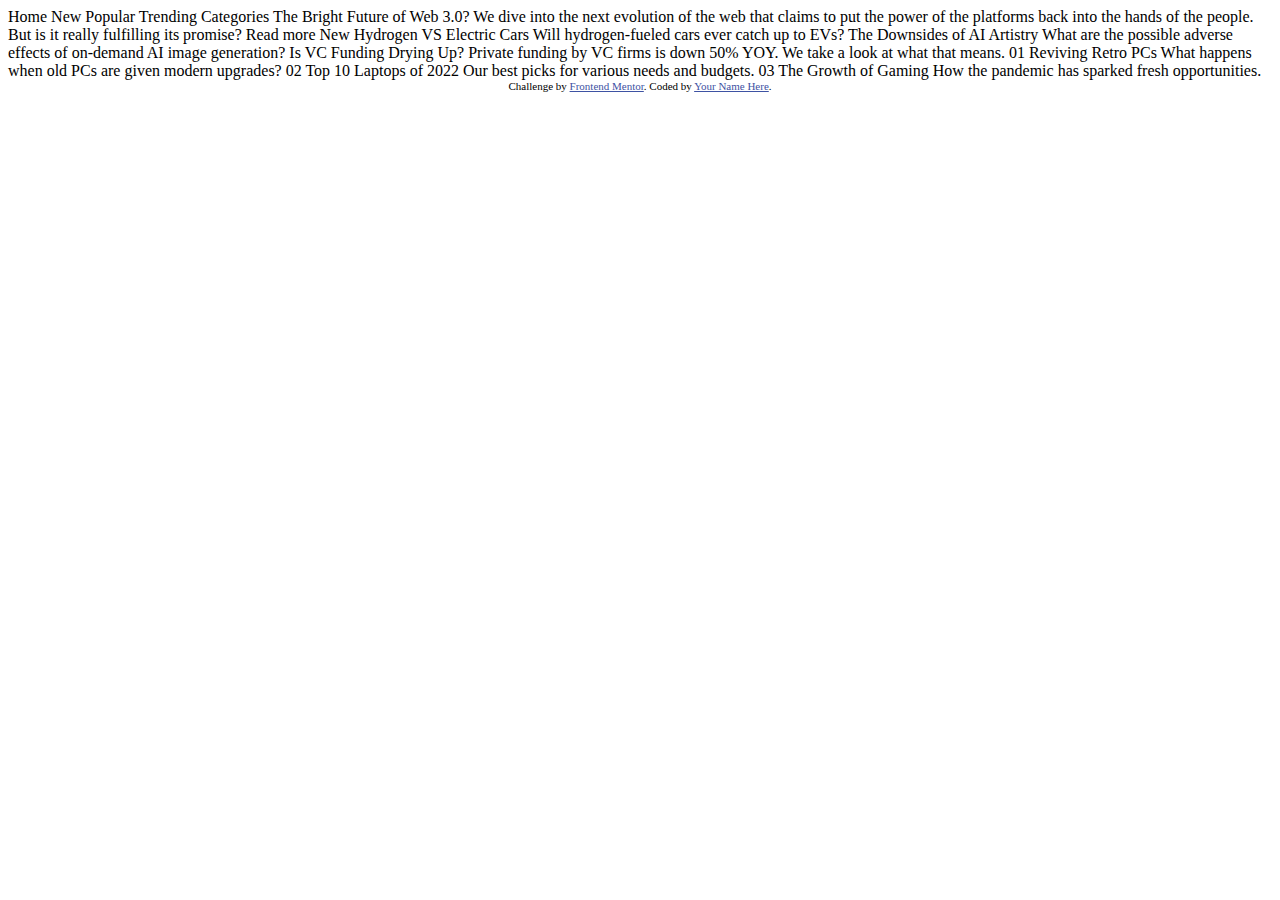
==== index.html @ 04e8cdd4 "Initial commit" ====
<!DOCTYPE html>
<html lang="en">
<head>
  <meta charset="UTF-8">
  <meta name="viewport" content="width=device-width, initial-scale=1.0"> <!-- displays site properly based on user's device -->

  <link rel="icon" type="image/png" sizes="32x32" href="./assets/images/favicon-32x32.png">
  
  <title>Frontend Mentor | News homepage</title>

  <!-- Feel free to remove these styles or customise in your own stylesheet 👍 -->
  <style>
    .attribution { font-size: 11px; text-align: center; }
    .attribution a { color: hsl(228, 45%, 44%); }
  </style>
</head>
<body>

  Home
  New
  Popular
  Trending
  Categories

  The Bright Future of Web 3.0?

  We dive into the next evolution of the web that claims to put the power of the platforms back into the hands of the people. 
  But is it really fulfilling its promise?

  Read more

  New 

  Hydrogen VS Electric Cars
  Will hydrogen-fueled cars ever catch up to EVs?

  The Downsides of AI Artistry
  What are the possible adverse effects of on-demand AI image generation?

  Is VC Funding Drying Up?
  Private funding by VC firms is down 50% YOY. We take a look at what that means.

  01
  Reviving Retro PCs
  What happens when old PCs are given modern upgrades?

  02
  Top 10 Laptops of 2022
  Our best picks for various needs and budgets.

  03
  The Growth of Gaming
  How the pandemic has sparked fresh opportunities.
  
  <div class="attribution">
    Challenge by <a href="https://www.frontendmentor.io?ref=challenge" target="_blank">Frontend Mentor</a>. 
    Coded by <a href="#">Your Name Here</a>.
  </div>
</body>
</html>
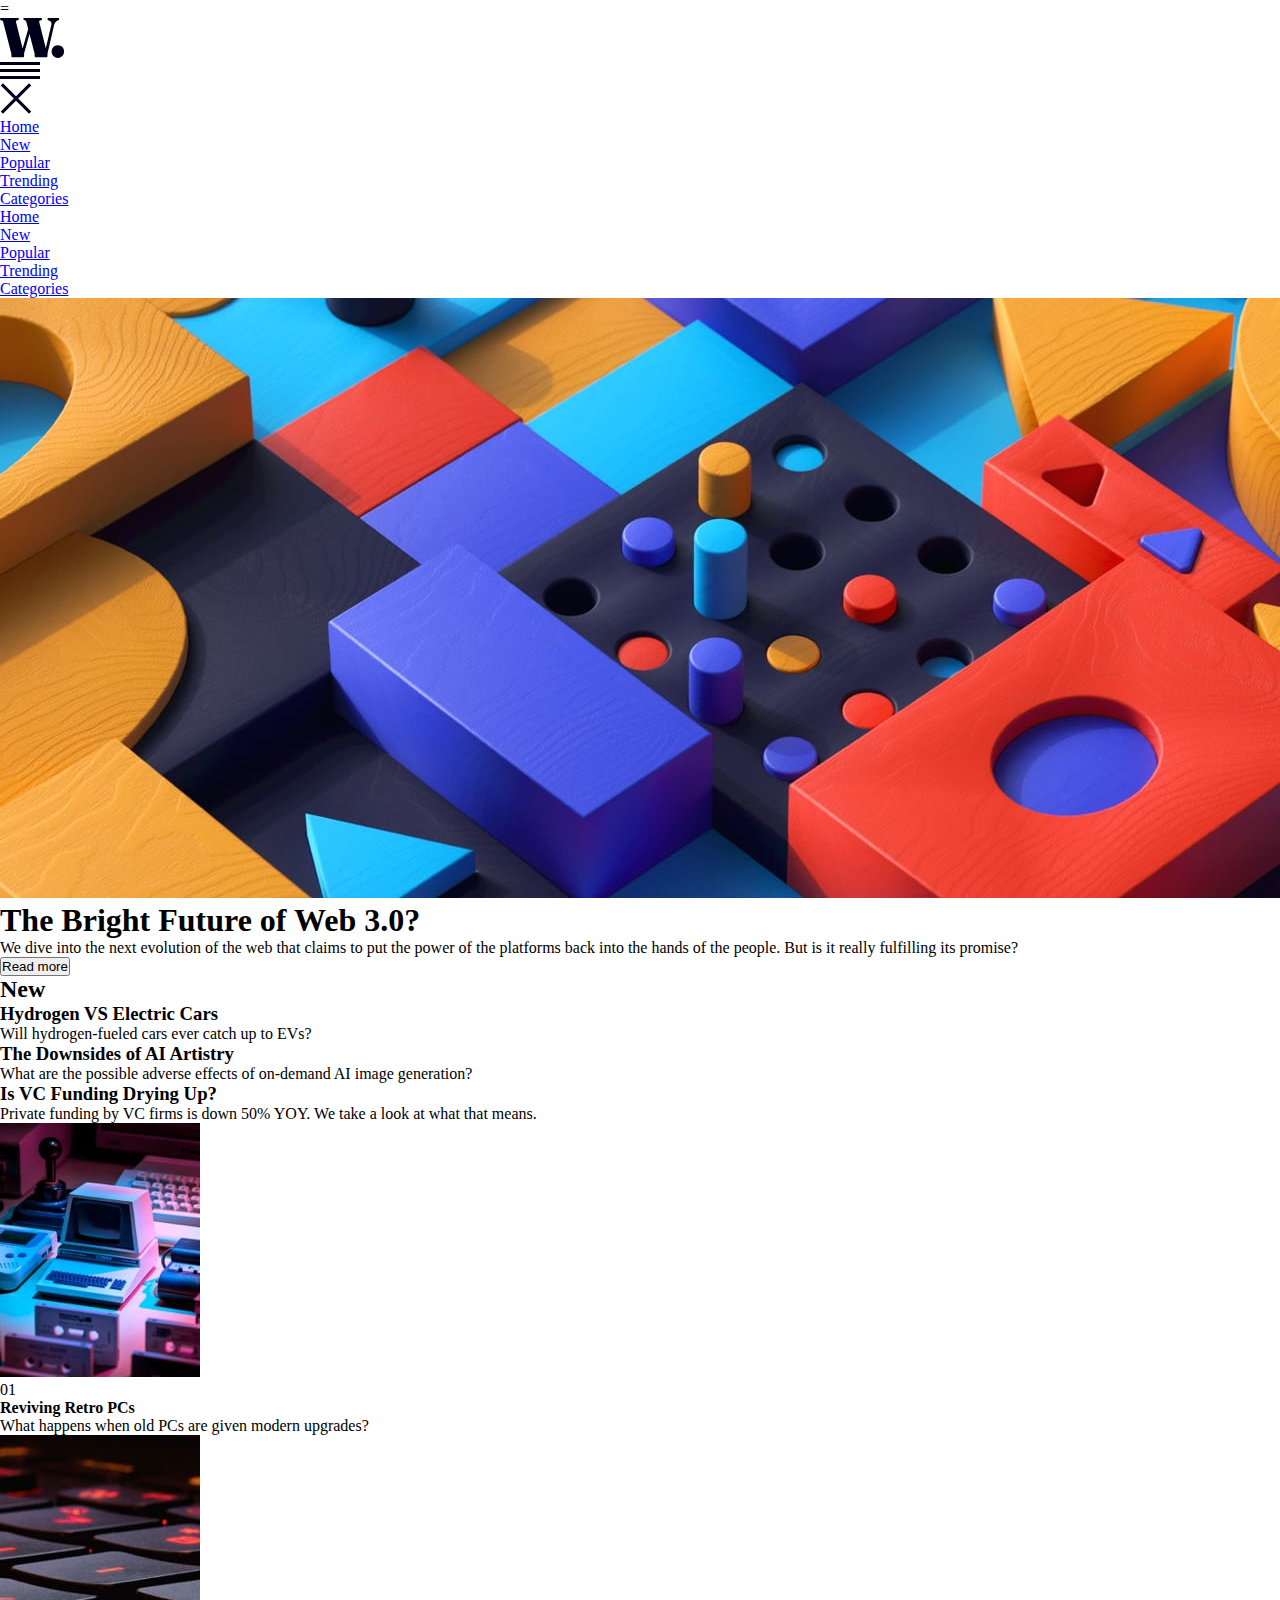
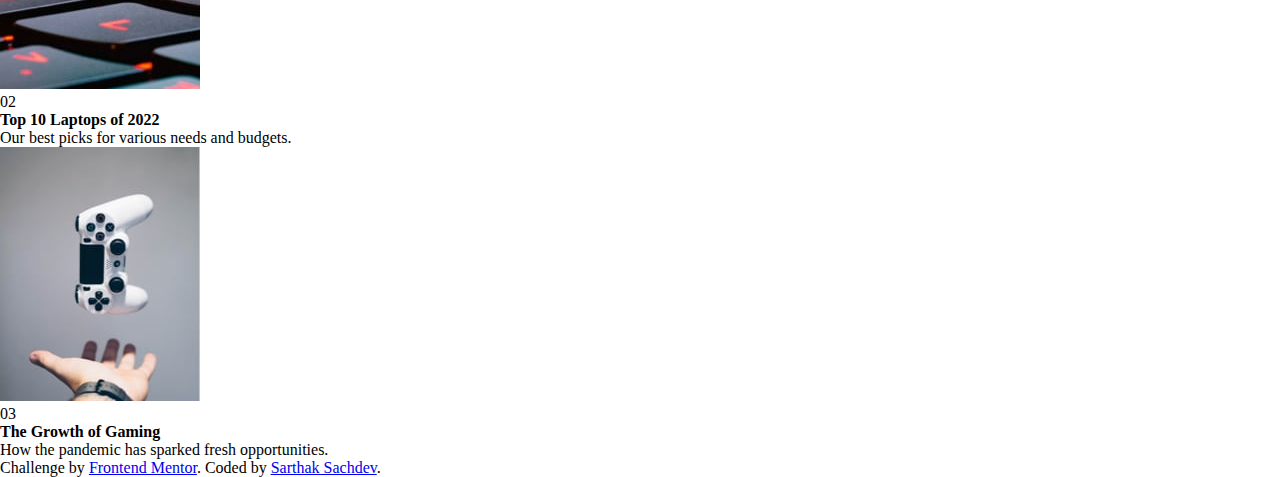
==== commit 403d2d7d: "Update index.html" ====
--- a/index.html
+++ b/index.html
@@ -1,60 +1,160 @@
 <!DOCTYPE html>
 <html lang="en">
-<head>
-  <meta charset="UTF-8">
-  <meta name="viewport" content="width=device-width, initial-scale=1.0"> <!-- displays site properly based on user's device -->
+  <head>
+    <meta charset="UTF-8" />
+    <meta name="viewport" content="width=device-width, initial-scale=1.0" />=
 
-  <link rel="icon" type="image/png" sizes="32x32" href="./assets/images/favicon-32x32.png">
-  
-  <title>Frontend Mentor | News homepage</title>
+    <link
+      rel="icon"
+      type="image/png"
+      sizes="32x32"
+      href="./assets/images/favicon-32x32.png"
+    />
+    <link rel="preconnect" href="https://fonts.googleapis.com" />
+    <link rel="preconnect" href="https://fonts.gstatic.com" crossorigin />
+    <link
+      href="https://fonts.googleapis.com/css2?family=Inter:wght@100..900&display=swap"
+      rel="stylesheet"
+    />
+    <link rel="stylesheet" href="style.css" />
+    <title>News homepage</title>
+  </head>
+  <body>
+    <div class="container">
+      <header class="header mb-medium">
+        <div class="logo">
+          <img src="assets/images/logo.svg" alt="main logo" />
+        </div>
+        <nav class="nav">
+          <div class="nav-icon__cont" id="nav-open">
+            <img
+              src="assets/images/icon-menu.svg"
+              alt=""
+              class="nav-icon--menu"
+            />
+          </div>
+          <div class="nav-mobile__cont" data-mobile-only>
+            <div class="nav-mobile">
+              <div class="nav-icon__cont" id="nav-close">
+                <img
+                  src="assets/images/icon-menu-close.svg"
+                  alt=""
+                  class="nav-icon--close"
+                />
+              </div>
+              <ul class="nav-mobile__list">
+                <li><a href="#">Home</a></li>
+                <li><a href="#">New</a></li>
+                <li><a href="#">Popular</a></li>
+                <li><a href="#">Trending</a></li>
+                <li><a href="#">Categories</a></li>
+              </ul>
+            </div>
+          </div>
+          <ul class="nav__list">
+            <li><a href="#">Home</a></li>
+            <li><a href="#">New</a></li>
+            <li><a href="#">Popular</a></li>
+            <li><a href="#">Trending</a></li>
+            <li><a href="#">Categories</a></li>
+          </ul>
+        </nav>
+      </header>
+      <main class="main">
+        <section class="hero">
+          <img
+            src="assets/images/image-web-3-desktop.jpg"
+            alt="hero image"
+            class="hero__image"
+          />
+          <h1 class="heading-1 hero__heading">The Bright Future of Web 3.0?</h1>
+          <div class="hero__details">
+            <p class="paragraph paragraph--dark mb-small">
+              We dive into the next evolution of the web that claims to put the
+              power of the platforms back into the hands of the people. But is
+              it really fulfilling its promise?
+            </p>
+            <button class="hero__btn">Read more</button>
+          </div>
+        </section>
+        <section class="headlines">
+          <h2 class="heading-2">New</h2>
+          <div class="headline__cont">
+            <h3 class="heading-3">Hydrogen VS Electric Cars</h3>
+            <p class="paragraph paragraph--light headline__text">
+              Will hydrogen-fueled cars ever catch up to EVs?
+            </p>
+          </div>
+          <div class="headline__cont">
+            <h3 class="heading-3">The Downsides of AI Artistry</h3>
+            <p class="paragraph paragraph--light headline__text">
+              What are the possible adverse effects of on-demand AI image
+              generation?
+            </p>
+          </div>
+          <div class="headline__cont">
+            <h3 class="heading-3">Is VC Funding Drying Up?</h3>
+            <p class="paragraph paragraph--light headline__text">
+              Private funding by VC firms is down 50% YOY. We take a look at
+              what that means.
+            </p>
+          </div>
+        </section>
+        <section class="articles">
+          <div class="article__cont">
+            <img
+              src="assets/images/image-retro-pcs.jpg"
+              alt=""
+              class="article__image"
+            />
+            <div class="article__details">
+              <span class="article__number">01</span>
+              <h4 class="heading-4 article__heading">Reviving Retro PCs</h4>
+              <p class="paragraph paragraph--dark">
+                What happens when old PCs are given modern upgrades?
+              </p>
+            </div>
+          </div>
+          <div class="article__cont">
+            <img
+              src="assets/images/image-top-laptops.jpg"
+              alt=""
+              class="article__image"
+            />
+            <div class="article__details">
+              <span class="article__number">02</span>
+              <h4 class="heading-4 article__heading">Top 10 Laptops of 2022</h4>
+              <p class="paragraph paragraph--dark">
+                Our best picks for various needs and budgets.
+              </p>
+            </div>
+          </div>
+          <div class="article__cont">
+            <img
+              src="assets/images/image-gaming-growth.jpg"
+              alt=""
+              class="article__image"
+            />
+            <div class="article__details">
+              <span class="article__number">03</span>
+              <h4 class="heading-4 article__heading">The Growth of Gaming</h4>
+              <p class="paragraph paragraph--dark">
+                How the pandemic has sparked fresh opportunities.
+              </p>
+            </div>
+          </div>
+        </section>
+      </main>
+    </div>
 
-  <!-- Feel free to remove these styles or customise in your own stylesheet 👍 -->
-  <style>
-    .attribution { font-size: 11px; text-align: center; }
-    .attribution a { color: hsl(228, 45%, 44%); }
-  </style>
-</head>
-<body>
+    <div class="attribution">
+      Challenge by
+      <a href="https://www.frontendmentor.io?ref=challenge" target="_blank" rel="noopener"
+        >Frontend Mentor</a
+      >. Coded by <a href="#">Sarthak Sachdev</a>.
+    </div>
 
-  Home
-  New
-  Popular
-  Trending
-  Categories
+    <script src="script.js" defer></script>
 
-  The Bright Future of Web 3.0?
-
-  We dive into the next evolution of the web that claims to put the power of the platforms back into the hands of the people. 
-  But is it really fulfilling its promise?
-
-  Read more
-
-  New 
-
-  Hydrogen VS Electric Cars
-  Will hydrogen-fueled cars ever catch up to EVs?
-
-  The Downsides of AI Artistry
-  What are the possible adverse effects of on-demand AI image generation?
-
-  Is VC Funding Drying Up?
-  Private funding by VC firms is down 50% YOY. We take a look at what that means.
-
-  01
-  Reviving Retro PCs
-  What happens when old PCs are given modern upgrades?
-
-  02
-  Top 10 Laptops of 2022
-  Our best picks for various needs and budgets.
-
-  03
-  The Growth of Gaming
-  How the pandemic has sparked fresh opportunities.
-  
-  <div class="attribution">
-    Challenge by <a href="https://www.frontendmentor.io?ref=challenge" target="_blank">Frontend Mentor</a>. 
-    Coded by <a href="#">Your Name Here</a>.
-  </div>
-</body>
-</html>
+  </body>
+</html>--- a/style.css
+++ b/style.css
@@ -0,0 +1,5 @@
+*{
+    margin: 0;
+    padding: 0;
+    box-sizing: border-box;
+}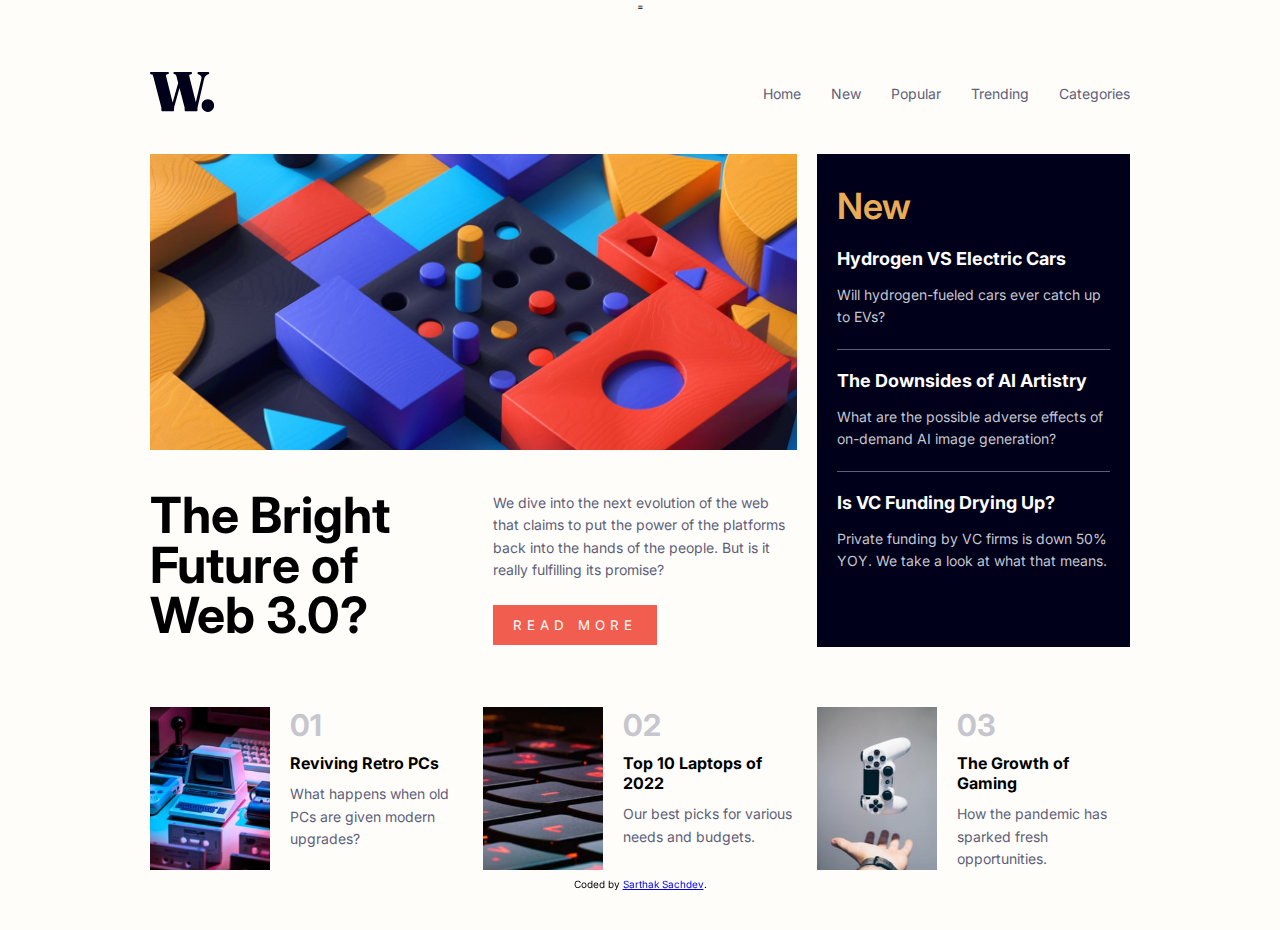
==== commit 74546c60: "Update index.html" ====
--- a/index.html
+++ b/index.html
@@ -148,13 +148,10 @@
     </div>
 
     <div class="attribution">
-      Challenge by
-      <a href="https://www.frontendmentor.io?ref=challenge" target="_blank" rel="noopener"
-        >Frontend Mentor</a
-      >. Coded by <a href="#">Sarthak Sachdev</a>.
+      Coded by <a href="https://github.com/SartHak-0-Sach">Sarthak Sachdev</a>.
     </div>
 
     <script src="script.js" defer></script>
 
   </body>
-</html>+</html>
--- a/style.css
+++ b/style.css
@@ -1,5 +1,356 @@
-*{
-    margin: 0;
-    padding: 0;
-    box-sizing: border-box;
+*,
+*::before,
+*::after {
+  margin: 0;
+  padding: 0;
+  box-sizing: border-box;
+}
+
+:root {
+  --color-soft-orange: hsl(35, 77%, 62%);
+  --color-soft-red: hsl(5, 85%, 63%);
+  --color-off-white: hsl(36, 100%, 99%);
+  --color-grayish-blue: hsl(233, 8%, 79%);
+  --color-dark-grayish-blue: hsl(236, 13%, 42%);
+  --color-very-dark-blue: hsl(240, 100%, 5%);
+  --bp-large: 62.5em;
+}
+
+/* typography */
+
+.heading-1 {
+  font-size: 5rem;
+}
+
+.heading-2 {
+  font-size: 3.6rem;
+  font-weight: 600;
+  color: var(--color-soft-orange);
+}
+
+.heading-3 {
+  font-size: 1.8rem;
+  color: #fff;
+  cursor: pointer;
+}
+
+.heading-3:hover {
+  color: var(--color-soft-orange);
+}
+
+.heading-4 {
+  font-size: 1.6rem;
+  cursor: pointer;
+}
+
+.heading-4:hover {
+  color: var(--color-soft-red);
+}
+
+.paragraph {
+  font-size: 1.4rem;
+  line-height: 1.6;
+}
+
+.paragraph--dark {
+  color: var(--color-dark-grayish-blue);
+}
+
+.paragraph--light {
+  color: var(--color-grayish-blue);
+}
+
+/* utility */
+
+.mb-small {
+  margin-bottom: 2rem;
+}
+
+.mb-medium {
+  margin-bottom: 4rem;
+}
+
+.mb-large {
+  margin-bottom: 6rem;
+}
+
+/* layout */
+
+.container {
+  max-width: 110rem;
+  padding: 6rem;
+}
+
+.header {
+  display: flex;
+  justify-content: space-between;
+  align-items: center;
+}
+
+.main {
+  width: 100%;
+  height: 100%;
+  display: grid;
+  grid-template-columns: repeat(3, 1fr);
+  grid-template-rows: 30vh 1fr 1fr;
+  gap: 2rem;
+}
+
+/* base */
+
+html {
+  font-family: 'Inter', sans-serif;
+  font-size: 62.5%;
+}
+
+body {
+  background-color: var(--color-off-white);
+  min-height: 100vh;
+  display: flex;
+  flex-direction: column;
+  justify-content: center;
+  align-items: center;
+}
+
+/* navigation */
+
+.nav {
+  position: relative;
+}
+
+.nav__list {
+  list-style: none;
+  display: flex;
+  align-items: center;
+  gap: 3rem;
+
+  & li {
+    & a {
+      font-size: 1.4rem;
+      text-decoration: none;
+      color: var(--color-dark-grayish-blue);
+    }
+
+    & a:hover,
+    & a:active {
+      color: var(--color-soft-red);
+    }
+  }
+}
+
+.nav-icon--menu {
+  display: none;
+  cursor: pointer;
+}
+
+/* mobile nav */
+
+.nav-mobile__cont {
+  display: none;
+  width: 100vw;
+  height: 100vh;
+  background-color: rgba(0, 0, 0, 0.5);
+  position: fixed;
+  top: 0;
+  left: 0;
+}
+
+.nav-mobile {
+  width: 70vw;
+  height: 100vh;
+  padding: 3rem;
+  background-color: #fff;
+  position: fixed;
+  top: 0;
+  right: 0;
+  z-index: 10;
+}
+
+.nav-icon--close {
+  position: absolute;
+  top: 2rem;
+  right: 2rem;
+  cursor: pointer;
+}
+
+.nav-mobile__list {
+  height: 100%;
+  list-style: none;
+  display: flex;
+  flex-direction: column;
+  justify-content: center;
+  gap: 5rem;
+
+  & li {
+    & a {
+      font-size: 2rem;
+      text-decoration: none;
+      color: var(--color-dark-grayish-blue);
+    }
+
+    & a:hover,
+    & a:active {
+      color: var(--color-soft-red);
+    }
+  }
+}
+
+/* hero section */
+
+.hero {
+  grid-column: 1 / span 2;
+  grid-row: 1 / span 2;
+  display: grid;
+  grid-template-columns: 1fr 1fr;
+  grid-template-rows: 60% 1fr;
+  gap: 4rem;
+}
+
+.hero__image {
+  width: 100%;
+  object-fit: cover;
+  grid-column: 1 / -1;
+  align-self: stretch;
+}
+
+.hero__heading {
+  /* padding-right: 6rem; */
+  line-height: 1;
+}
+
+.hero__details {
+  display: flex;
+  flex-direction: column;
+  align-items: flex-start;
+  justify-content: space-around;
+}
+
+.hero__btn {
+  border: none;
+  font-family: inherit;
+  text-transform: uppercase;
+  letter-spacing: 0.5rem;
+  padding: 1.2rem 2rem;
+  background-color: var(--color-soft-red);
+  color: #fff;
+  transition: all 0.2s;
+}
+
+.hero__btn:hover {
+  background-color: var(--color-very-dark-blue);
+}
+
+/* headlines */
+
+.headlines {
+  grid-row: 1 / span 2;
+  background-color: var(--color-very-dark-blue);
+  padding: 3rem 2rem;
+}
+
+.headline__cont {
+  padding-top: 2rem;
+}
+
+.headline__cont:not(:last-child) {
+  border-bottom: 1px solid var(--color-dark-grayish-blue);
+  padding: 2rem 0;
+}
+
+.headline__text {
+  margin-top: 1.5rem;
+}
+
+/* articles */
+
+.articles {
+  grid-column: 1 / -1;
+  display: grid;
+  grid-template-columns: repeat(auto-fit, minmax(25rem, 1fr));
+  gap: 2rem;
+  margin-top: 4rem;
+}
+
+.article__cont {
+  display: flex;
+  gap: 2rem;
+}
+
+.article__image {
+  width: 12rem;
+  /* height: 100%; */
+  object-fit: cover;
+}
+
+.article__number {
+  font-size: 3rem;
+  color: var(--color-grayish-blue);
+  font-weight: 700;
+  display: block;
+  margin-bottom: 1rem;
+}
+
+.article__heading {
+  margin-bottom: 1rem;
+}
+
+/* attribution */
+
+.attribution {
+  position: fixed;
+  bottom: 0;
+  margin-bottom: 1rem;
+}
+
+/* media query */
+
+@media only screen and (max-width: 62.5em) {
+  html {
+    font-size: 52%;
+  }
+}
+
+@media only screen and (max-width: 50em) {
+  .main {
+    grid-template-columns: repeat(2, 1fr);
+    grid-template-rows: 30vh 1fr min-content 1fr;
+  }
+
+  .headlines {
+    grid-row: 3 / 4;
+    grid-column: 1 / -1;
+  }
+
+  .nav__list {
+    display: none;
+  }
+
+  .nav-icon--menu {
+    display: inline-block;
+  }
+}
+
+@media only screen and (max-width: 37.5em) {
+  .main {
+    grid-template-columns: 90vw;
+    grid-template-rows: 30vh 1fr min-content 1fr;
+  }
+
+  .hero {
+    grid-column: 1 / -1;
+    grid-row: 1 / span 2;
+    margin-bottom: 4rem;
+    grid-template-columns: 1fr;
+    grid-template-rows: 60% 1fr;
+    gap: 2rem;
+  }
+
+  .articles {
+    /* grid-column: 1 / -1; */
+    display: grid;
+    grid-template-columns: 1fr;
+    grid-auto-rows: 1fr;
+    gap: 2rem;
+    margin-top: 4rem;
+  }
 }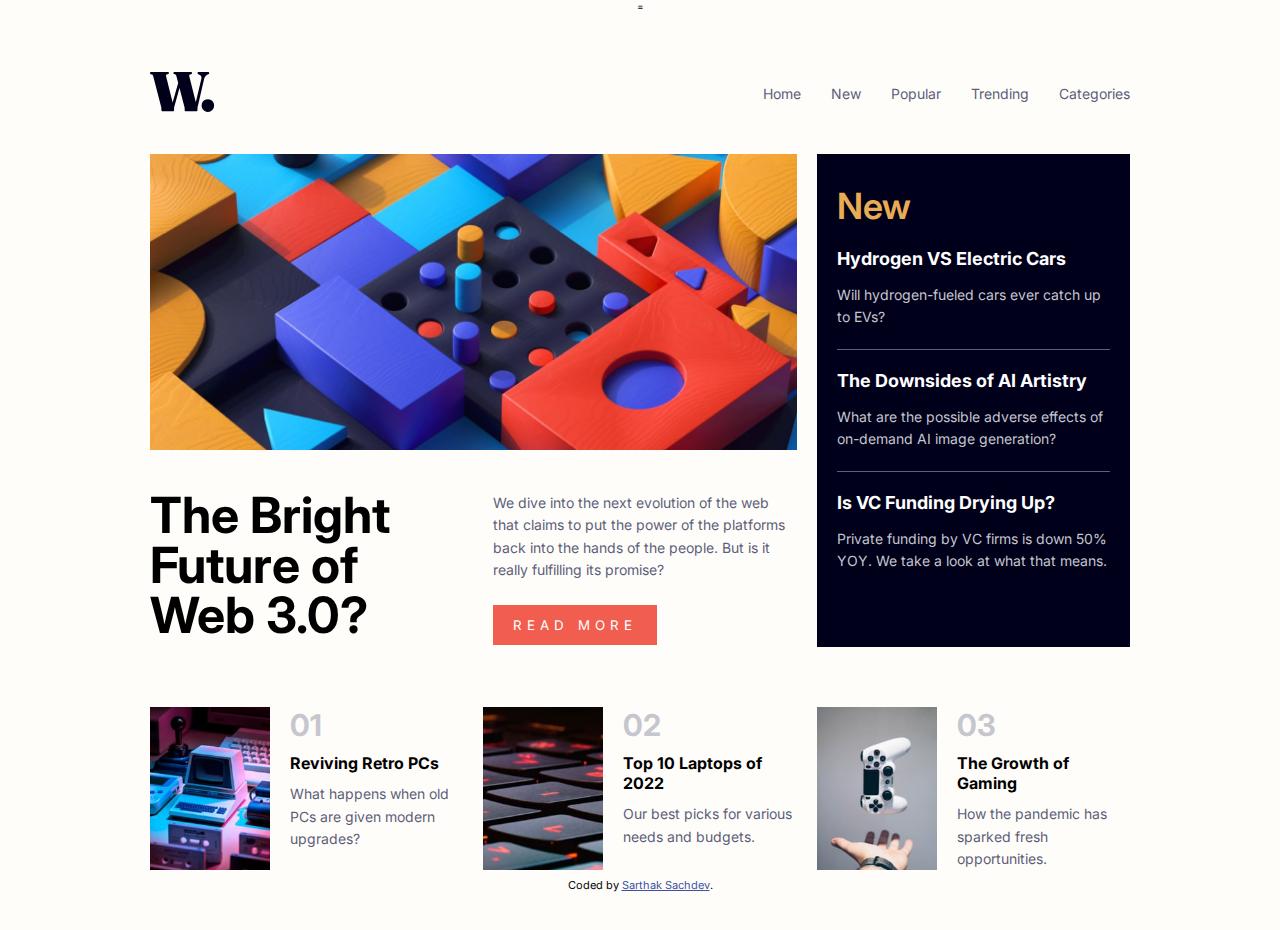
==== commit b0d2ae0f: "Update index.html" ====
--- a/index.html
+++ b/index.html
@@ -144,11 +144,10 @@
             </div>
           </div>
         </section>
+        <div class="attribution">
+          Coded by <a href="https://github.com/SartHak-0-Sach">Sarthak Sachdev</a>.
+        </div>
       </main>
-    </div>
-
-    <div class="attribution">
-      Coded by <a href="https://github.com/SartHak-0-Sach">Sarthak Sachdev</a>.
     </div>
 
     <script src="script.js" defer></script>
--- a/style.css
+++ b/style.css
@@ -294,12 +294,19 @@
   margin-bottom: 1rem;
 }
 
-/* attribution */
-
+/* Footer */
 .attribution {
-  position: fixed;
-  bottom: 0;
-  margin-bottom: 1rem;
+    position: absolute;
+    bottom: .8rem;
+    left: 50%;
+    transform: translateX(-50%);
+    font-size: 11px;
+    text-align: center;
+    color: black;
+}
+
+.attribution a {
+    color: hsl(228, 45%, 44%);
 }
 
 /* media query */
@@ -353,4 +360,4 @@
     gap: 2rem;
     margin-top: 4rem;
   }
-}+}
